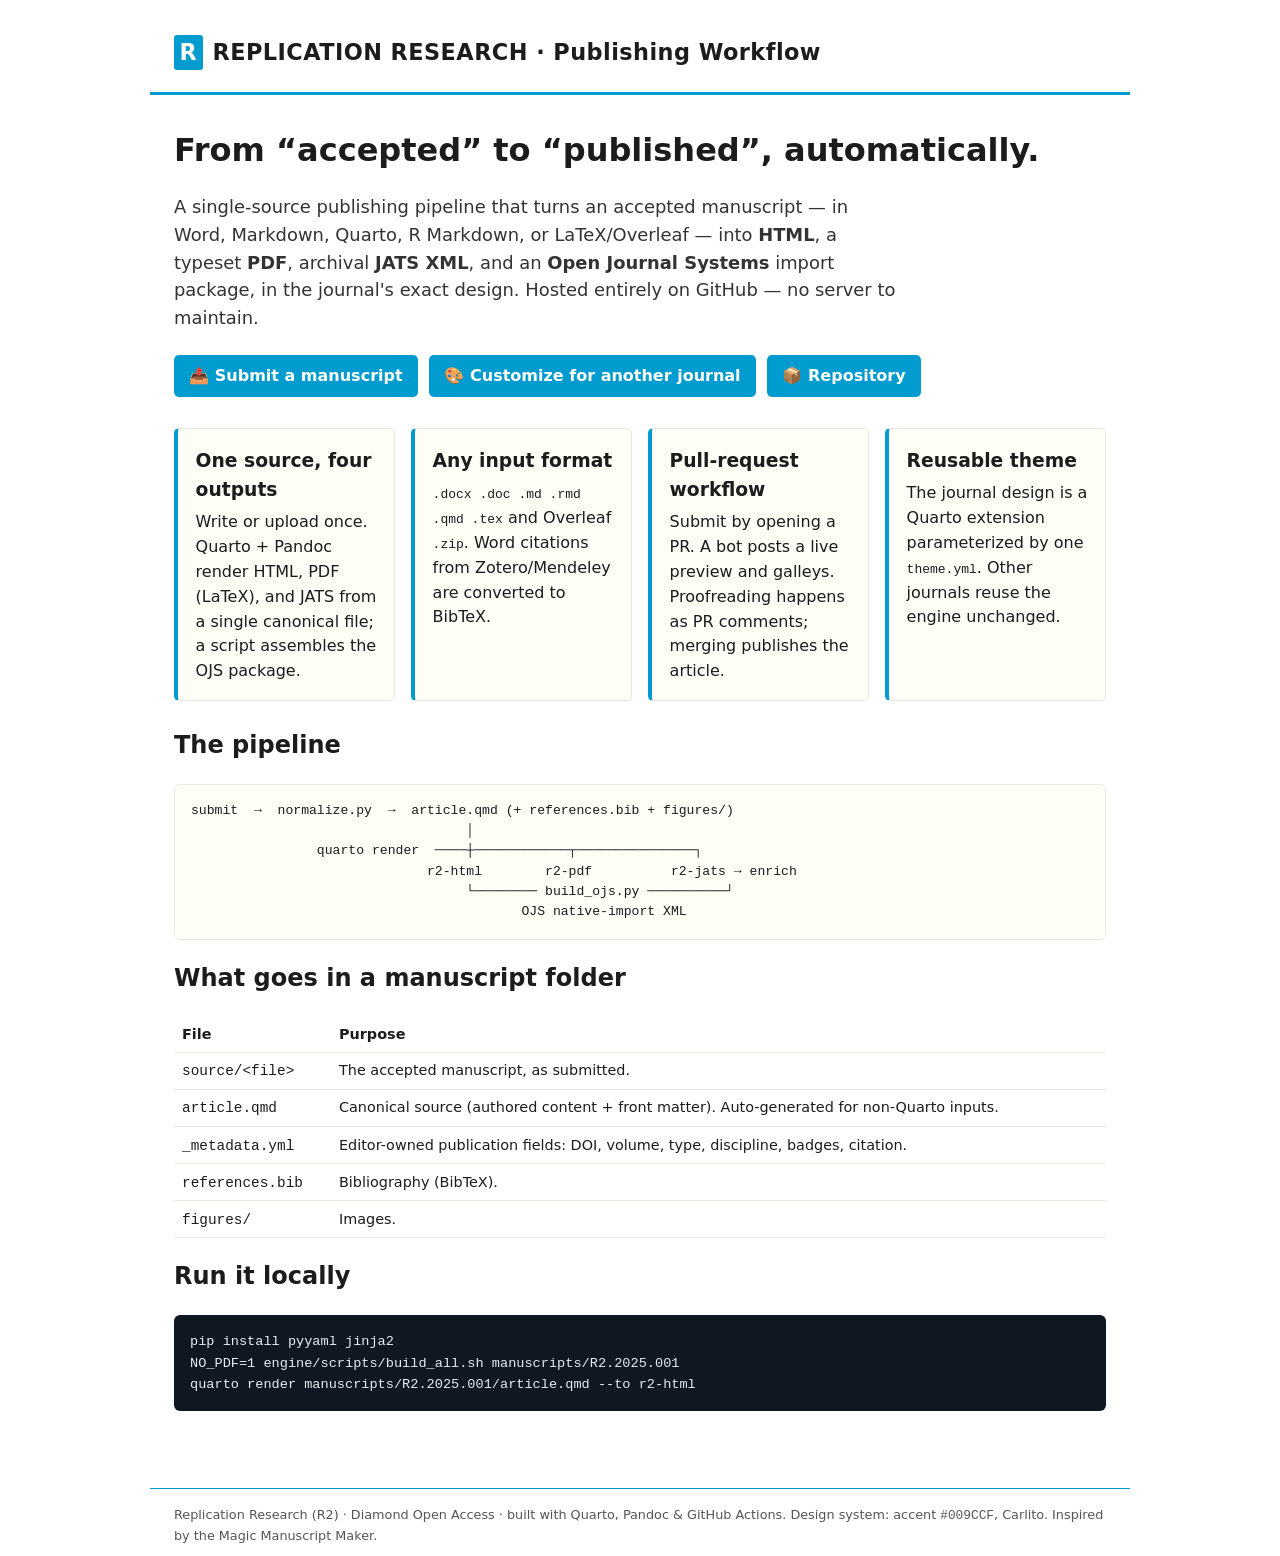
==== docs/index.html @ cd66e471 "Add files via upload" ====
<!doctype html>
<html lang="en">
<head>
<meta charset="utf-8" />
<meta name="viewport" content="width=device-width, initial-scale=1" />
<title>R2 Publishing Workflow</title>
<style>
  :root { --accent:#009CCF; --card-bg:#FEFDF6; --card-border:#EAE8DF; }
  * { box-sizing:border-box; }
  body { margin:0; font-family:"Calibri","Carlito",system-ui,-apple-system,"Segoe UI",Roboto,sans-serif;
         color:#1c1c1c; line-height:1.55; }
  header { border-bottom:3px solid var(--accent); padding:2.2rem 1.5rem 1.4rem; max-width:980px; margin:0 auto; }
  .brand { display:flex; align-items:center; gap:.6rem; font-weight:700; font-size:1.4rem; letter-spacing:.02em; }
  .brand .r { background:var(--accent); color:#fff; padding:0 .35rem; border-radius:3px; }
  main { max-width:980px; margin:0 auto; padding:1.5rem; }
  h1 { font-size:2rem; margin:.4rem 0 .2rem; }
  .lede { font-size:1.12rem; color:#333; max-width:64ch; }
  .grid { display:grid; grid-template-columns:repeat(auto-fit,minmax(220px,1fr)); gap:1rem; margin:1.6rem 0; }
  .card { background:var(--card-bg); border:1px solid var(--card-border); border-left:4px solid var(--accent);
          border-radius:5px; padding:1rem 1.1rem; }
  .card h3 { margin:.1rem 0 .4rem; }
  a { color:var(--accent); }
  .btn { display:inline-block; background:var(--accent); color:#fff; text-decoration:none; font-weight:600;
         padding:.55rem .95rem; border-radius:5px; margin:.3rem .4rem .3rem 0; }
  pre { background:#0f1720; color:#e6edf3; padding:1rem; border-radius:6px; overflow:auto; font-size:.85rem; }
  .flow { font-family:ui-monospace,Consolas,monospace; font-size:.82rem; white-space:pre; background:var(--card-bg);
          border:1px solid var(--card-border); border-radius:6px; padding:1rem; overflow:auto; }
  footer { border-top:1px solid var(--accent); margin-top:2.5rem; padding:1rem 1.5rem; max-width:980px;
           margin-left:auto; margin-right:auto; font-size:.8rem; color:#555; }
  table { border-collapse:collapse; width:100%; font-size:.9rem; }
  td,th { border-bottom:1px solid var(--card-border); text-align:left; padding:.4rem .5rem; vertical-align:top; }
</style>
</head>
<body>
<header>
  <div class="brand"><span class="r">R</span> REPLICATION RESEARCH · Publishing Workflow</div>
</header>
<main>
  <h1>From “accepted” to “published”, automatically.</h1>
  <p class="lede">A single-source publishing pipeline that turns an accepted
  manuscript — in Word, Markdown, Quarto, R Markdown, or LaTeX/Overleaf — into
  <strong>HTML</strong>, a typeset <strong>PDF</strong>, archival
  <strong>JATS XML</strong>, and an <strong>Open Journal Systems</strong>
  import package, in the journal's exact design. Hosted entirely on GitHub —
  no server to maintain.</p>

  <div>
    <a class="btn" href="author-guide.html">📤 Submit a manuscript</a>
    <a class="btn" href="theme-customizer/">🎨 Customize for another journal</a>
    <a class="btn" href="https://github.com/" id="repo-link">📦 Repository</a>
  </div>

  <div class="grid">
    <div class="card"><h3>One source, four outputs</h3>
      Write or upload once. Quarto + Pandoc render HTML, PDF (LaTeX), and JATS
      from a single canonical file; a script assembles the OJS package.</div>
    <div class="card"><h3>Any input format</h3>
      <code>.docx .doc .md .rmd .qmd .tex</code> and Overleaf <code>.zip</code>.
      Word citations from Zotero/Mendeley are converted to BibTeX.</div>
    <div class="card"><h3>Pull-request workflow</h3>
      Submit by opening a PR. A bot posts a live preview and galleys.
      Proofreading happens as PR comments; merging publishes the article.</div>
    <div class="card"><h3>Reusable theme</h3>
      The journal design is a Quarto extension parameterized by one
      <code>theme.yml</code>. Other journals reuse the engine unchanged.</div>
  </div>

  <h2>The pipeline</h2>
  <div class="flow">submit  →  normalize.py  →  article.qmd (+ references.bib + figures/)
                                   │
                quarto render  ────┼────────────┬───────────────┐
                              r2-html        r2-pdf          r2-jats → enrich
                                   └──────── build_ojs.py ──────────┘
                                          OJS native-import XML</div>

  <h2>What goes in a manuscript folder</h2>
  <table>
    <tr><th>File</th><th>Purpose</th></tr>
    <tr><td><code>source/&lt;file&gt;</code></td><td>The accepted manuscript, as submitted.</td></tr>
    <tr><td><code>article.qmd</code></td><td>Canonical source (authored content + front matter). Auto-generated for non-Quarto inputs.</td></tr>
    <tr><td><code>_metadata.yml</code></td><td>Editor-owned publication fields: DOI, volume, type, discipline, badges, citation.</td></tr>
    <tr><td><code>references.bib</code></td><td>Bibliography (BibTeX).</td></tr>
    <tr><td><code>figures/</code></td><td>Images.</td></tr>
  </table>

  <h2>Run it locally</h2>
  <pre>pip install pyyaml jinja2
NO_PDF=1 engine/scripts/build_all.sh manuscripts/R2.2025.001
quarto render manuscripts/R2.2025.001/article.qmd --to r2-html</pre>
</main>
<footer>
  Replication Research (R2) · Diamond Open Access · built with Quarto, Pandoc &amp; GitHub Actions.
  Design system: accent <code>#009CCF</code>, Carlito. Inspired by the Magic Manuscript Maker.
</footer>
<script>
  // Point the repo link at this repo when served from GitHub Pages.
  (function(){ var h=location.hostname.split(".")[0], p=location.pathname.split("/")[1];
    if(h && p){ document.getElementById("repo-link").href="https://github.com/"+h+"/"+p; } })();
</script>
</body>
</html>
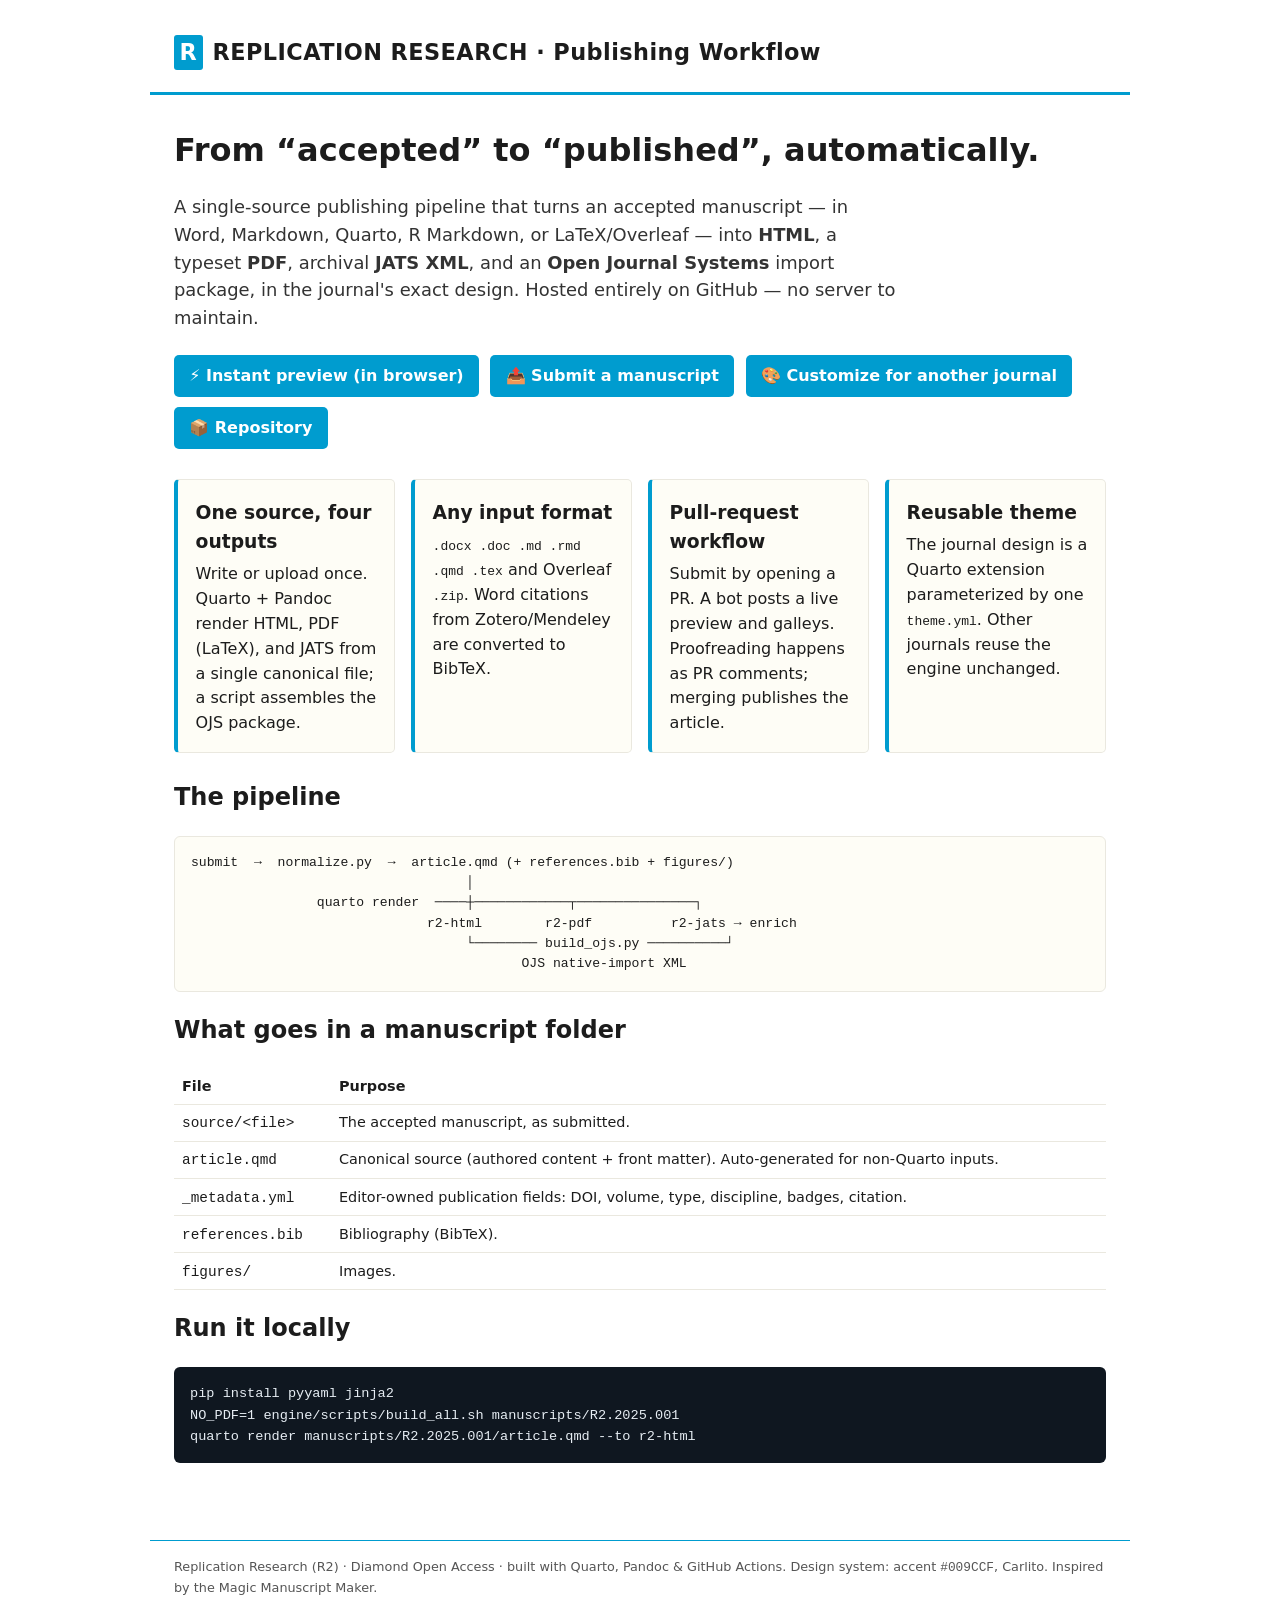
==== commit 5a85bdaa: "Add files via upload" ====
--- a/docs/index.html
+++ b/docs/index.html
@@ -45,6 +45,7 @@
   no server to maintain.</p>
 
   <div>
+    <a class="btn" href="preview/">⚡ Instant preview (in browser)</a>
     <a class="btn" href="author-guide.html">📤 Submit a manuscript</a>
     <a class="btn" href="theme-customizer/">🎨 Customize for another journal</a>
     <a class="btn" href="https://github.com/" id="repo-link">📦 Repository</a>
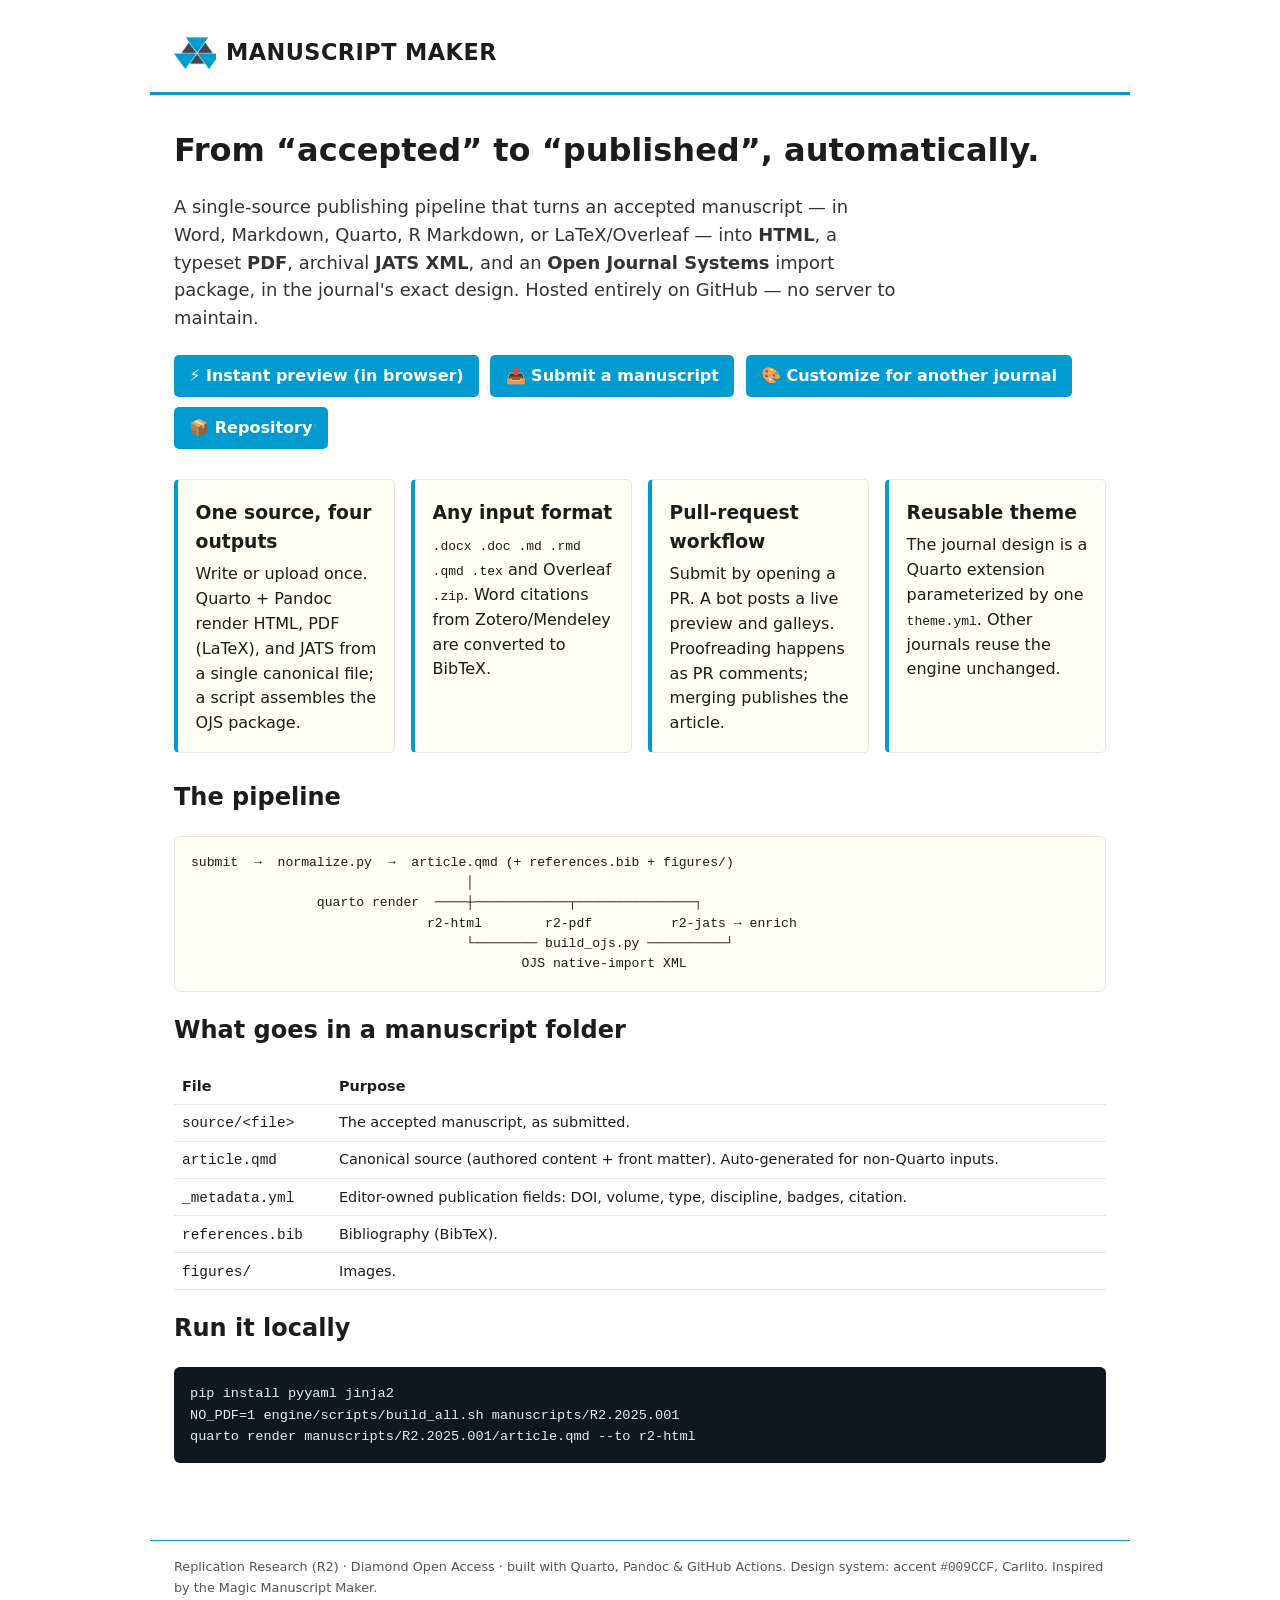
==== commit 78da9232: "Preview: per-line author affiliation numbers, rebrand, editable type/discipline - Authors field is n" ====
--- a/docs/index.html
+++ b/docs/index.html
@@ -3,7 +3,7 @@
 <head>
 <meta charset="utf-8" />
 <meta name="viewport" content="width=device-width, initial-scale=1" />
-<title>R2 Publishing Workflow</title>
+<title>Manuscript Maker</title>
 <style>
   :root { --accent:#009CCF; --card-bg:#FEFDF6; --card-border:#EAE8DF; }
   * { box-sizing:border-box; }
@@ -11,7 +11,7 @@
          color:#1c1c1c; line-height:1.55; }
   header { border-bottom:3px solid var(--accent); padding:2.2rem 1.5rem 1.4rem; max-width:980px; margin:0 auto; }
   .brand { display:flex; align-items:center; gap:.6rem; font-weight:700; font-size:1.4rem; letter-spacing:.02em; }
-  .brand .r { background:var(--accent); color:#fff; padding:0 .35rem; border-radius:3px; }
+  .brand-logo { height:2rem; width:auto; }
   main { max-width:980px; margin:0 auto; padding:1.5rem; }
   h1 { font-size:2rem; margin:.4rem 0 .2rem; }
   .lede { font-size:1.12rem; color:#333; max-width:64ch; }
@@ -33,7 +33,7 @@
 </head>
 <body>
 <header>
-  <div class="brand"><span class="r">R</span> REPLICATION RESEARCH · Publishing Workflow</div>
+  <div class="brand"><img src="assets/mucos_icon.png" alt="MüCOS" class="brand-logo" /> MANUSCRIPT MAKER</div>
 </header>
 <main>
   <h1>From “accepted” to “published”, automatically.</h1>
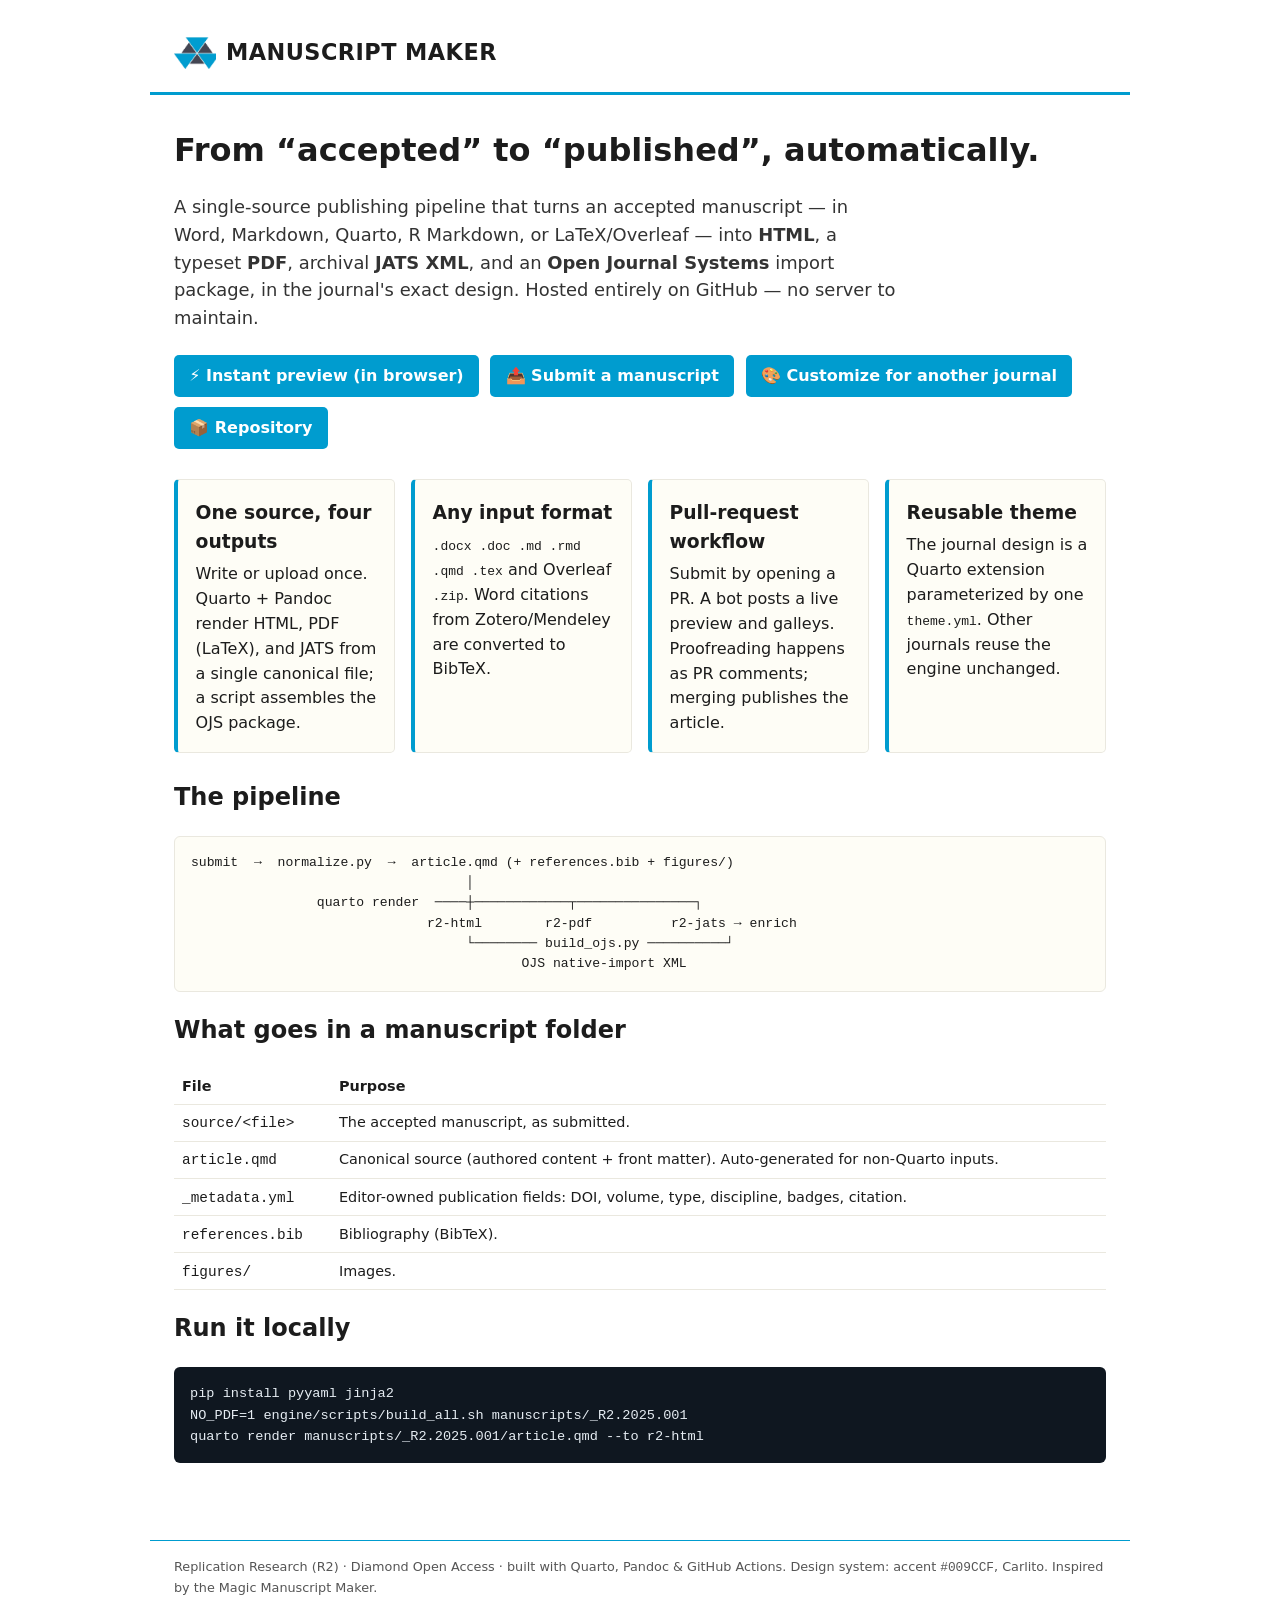
==== commit 82f1ccf2: "Rename Hussey/R2.2025.001 test fixtures to underscore-prefixed publish.yml's rebuild-all-manuscripts" ====
--- a/docs/index.html
+++ b/docs/index.html
@@ -4,6 +4,9 @@
 <meta charset="utf-8" />
 <meta name="viewport" content="width=device-width, initial-scale=1" />
 <title>Manuscript Maker</title>
+<link rel="icon" type="image/png" sizes="32x32" href="assets/favicon-32.png" />
+<link rel="icon" type="image/png" sizes="192x192" href="assets/favicon-192.png" />
+<link rel="apple-touch-icon" href="assets/favicon-180.png" />
 <style>
   :root { --accent:#009CCF; --card-bg:#FEFDF6; --card-border:#EAE8DF; }
   * { box-sizing:border-box; }
@@ -86,8 +89,8 @@
 
   <h2>Run it locally</h2>
   <pre>pip install pyyaml jinja2
-NO_PDF=1 engine/scripts/build_all.sh manuscripts/R2.2025.001
-quarto render manuscripts/R2.2025.001/article.qmd --to r2-html</pre>
+NO_PDF=1 engine/scripts/build_all.sh manuscripts/_R2.2025.001
+quarto render manuscripts/_R2.2025.001/article.qmd --to r2-html</pre>
 </main>
 <footer>
   Replication Research (R2) · Diamond Open Access · built with Quarto, Pandoc &amp; GitHub Actions.
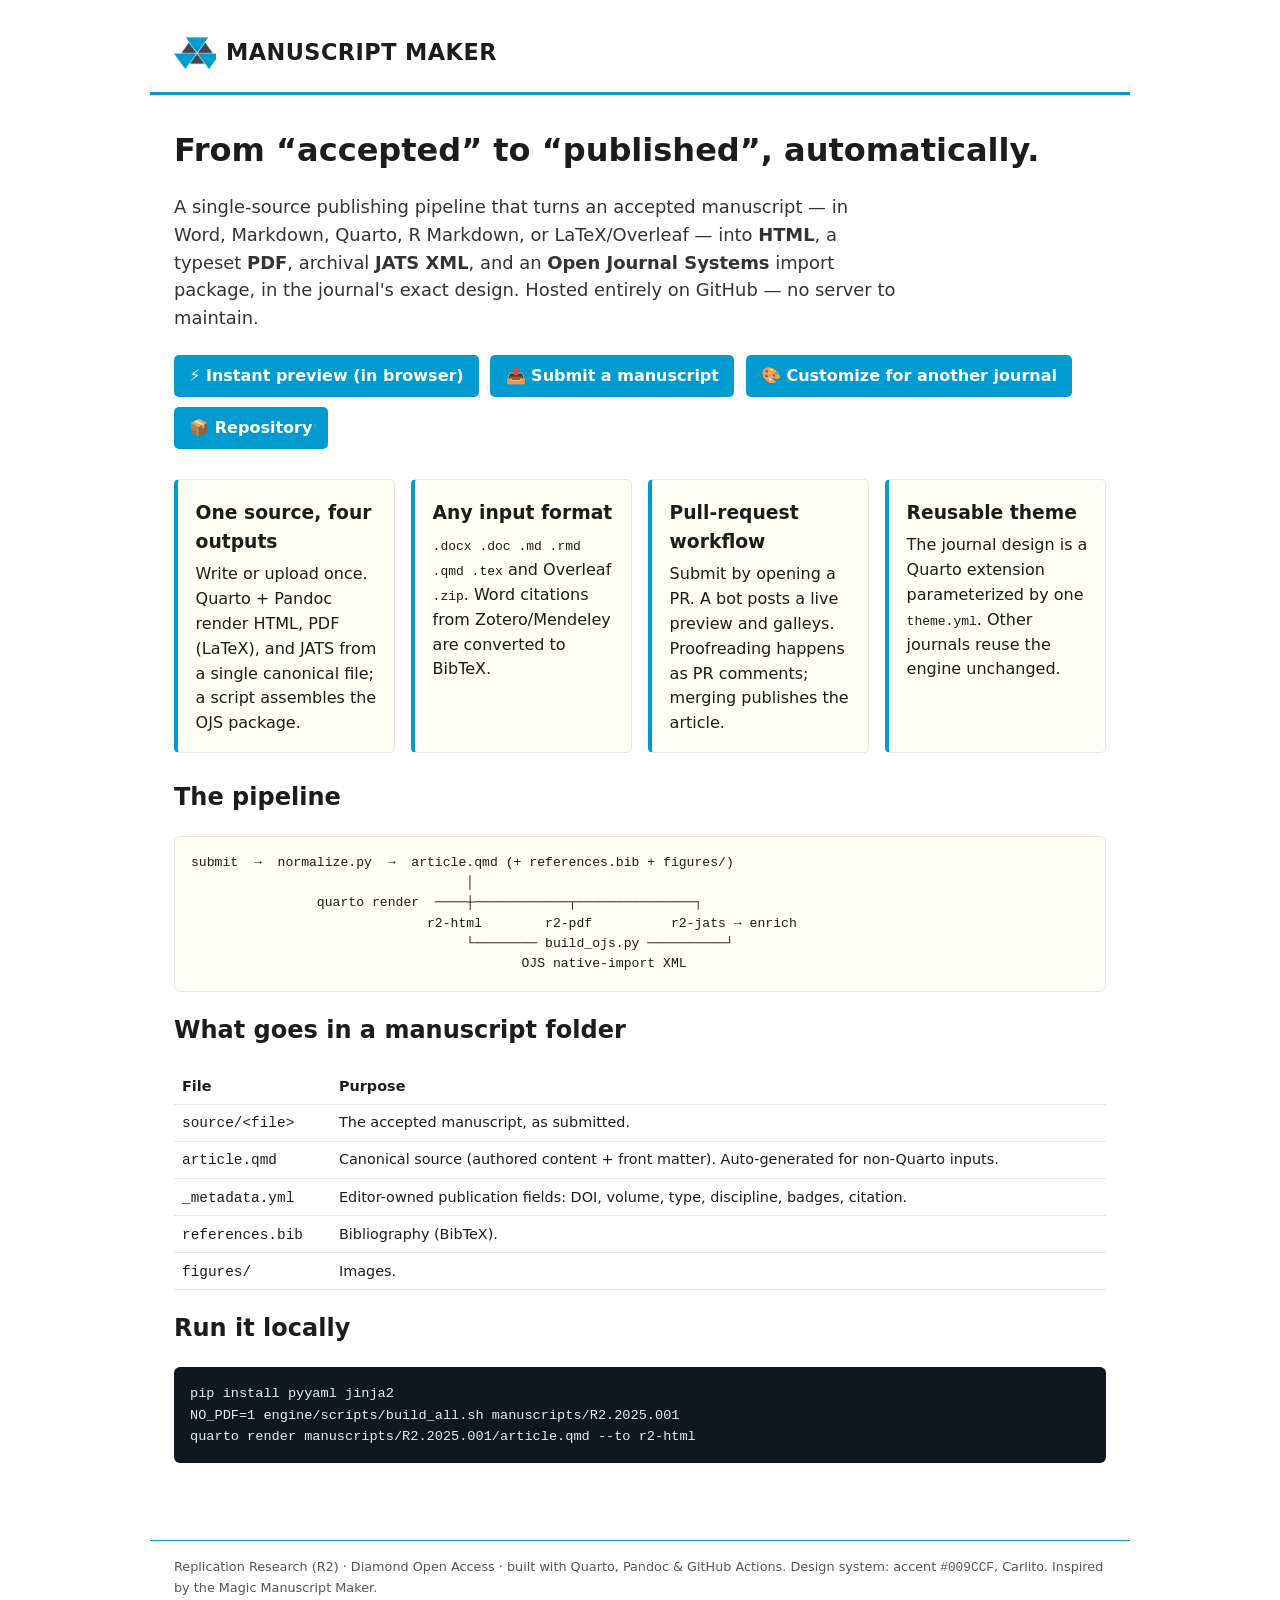
==== commit 9f1d799f: "Revert broken underscore-rename; fix republish loop via denylist instead The manuscripts/_Hussey and" ====
--- a/docs/index.html
+++ b/docs/index.html
@@ -89,8 +89,8 @@
 
   <h2>Run it locally</h2>
   <pre>pip install pyyaml jinja2
-NO_PDF=1 engine/scripts/build_all.sh manuscripts/_R2.2025.001
-quarto render manuscripts/_R2.2025.001/article.qmd --to r2-html</pre>
+NO_PDF=1 engine/scripts/build_all.sh manuscripts/R2.2025.001
+quarto render manuscripts/R2.2025.001/article.qmd --to r2-html</pre>
 </main>
 <footer>
   Replication Research (R2) · Diamond Open Access · built with Quarto, Pandoc &amp; GitHub Actions.
